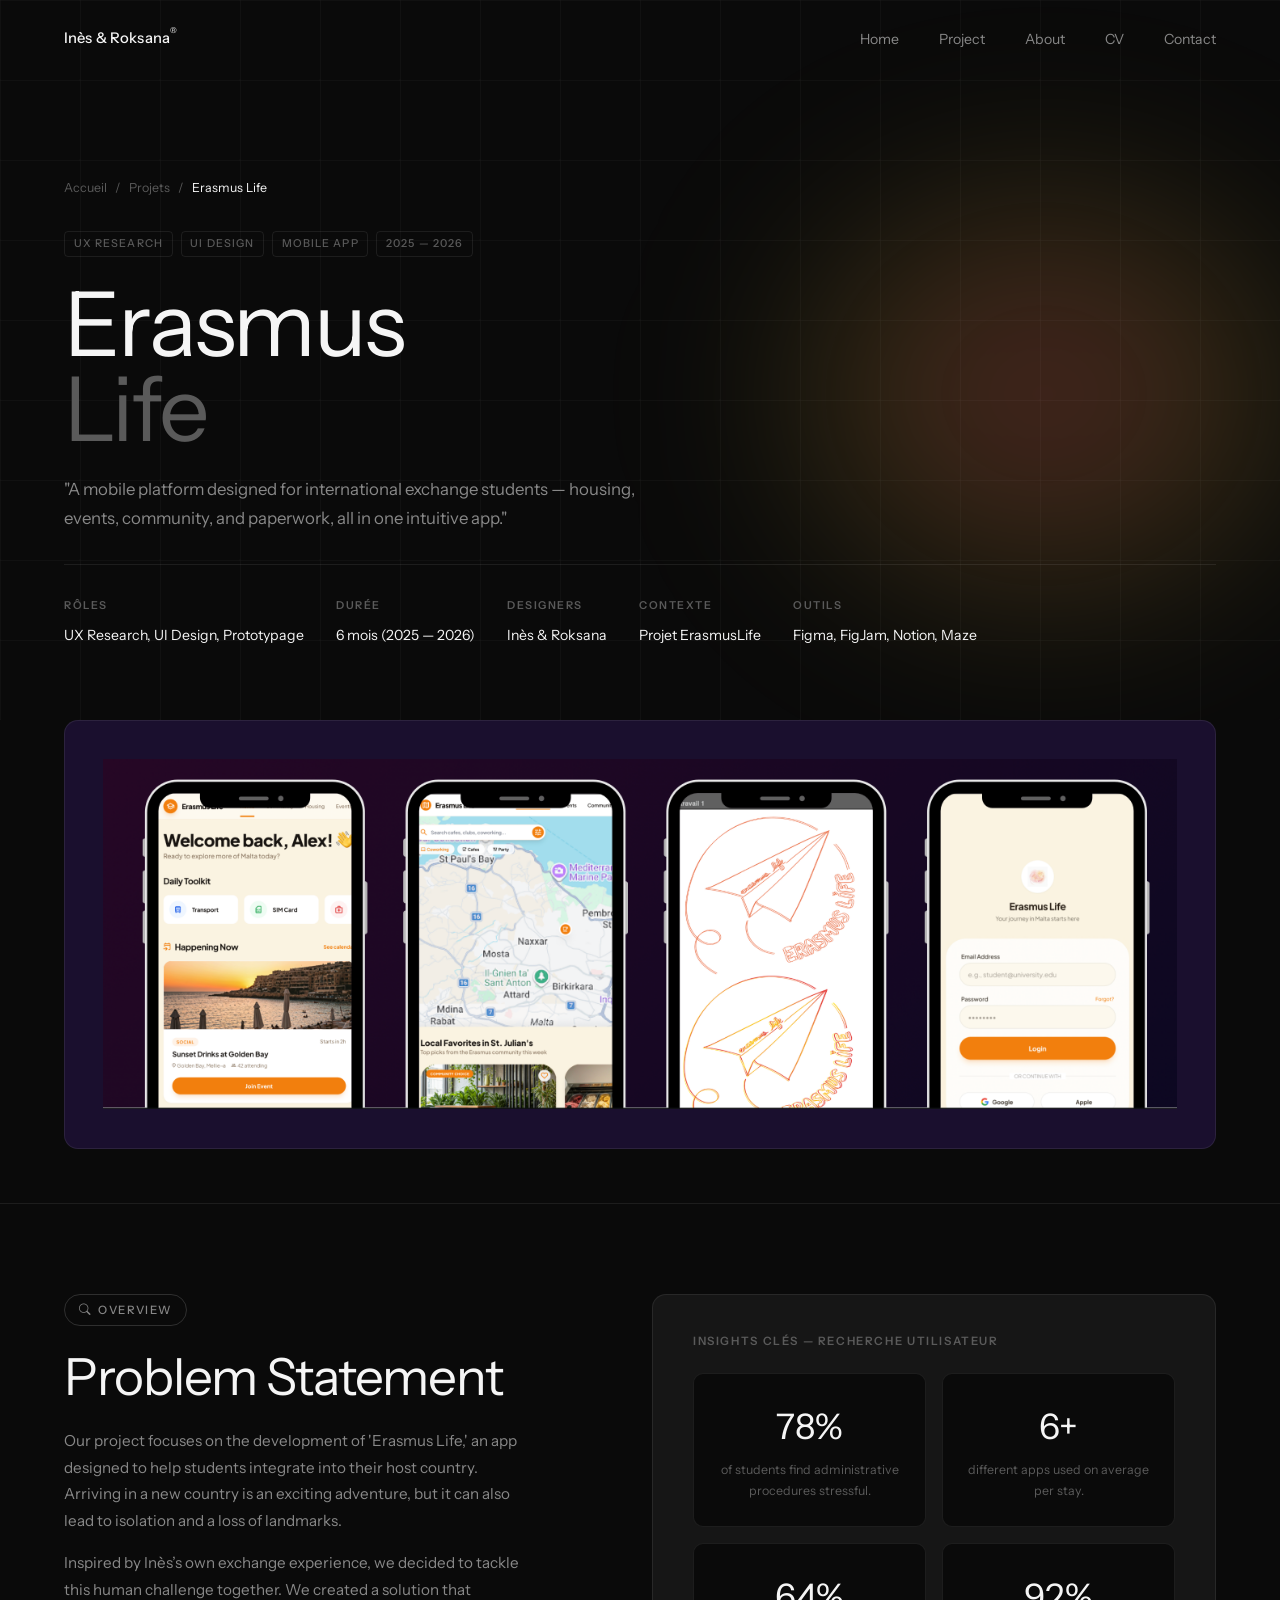
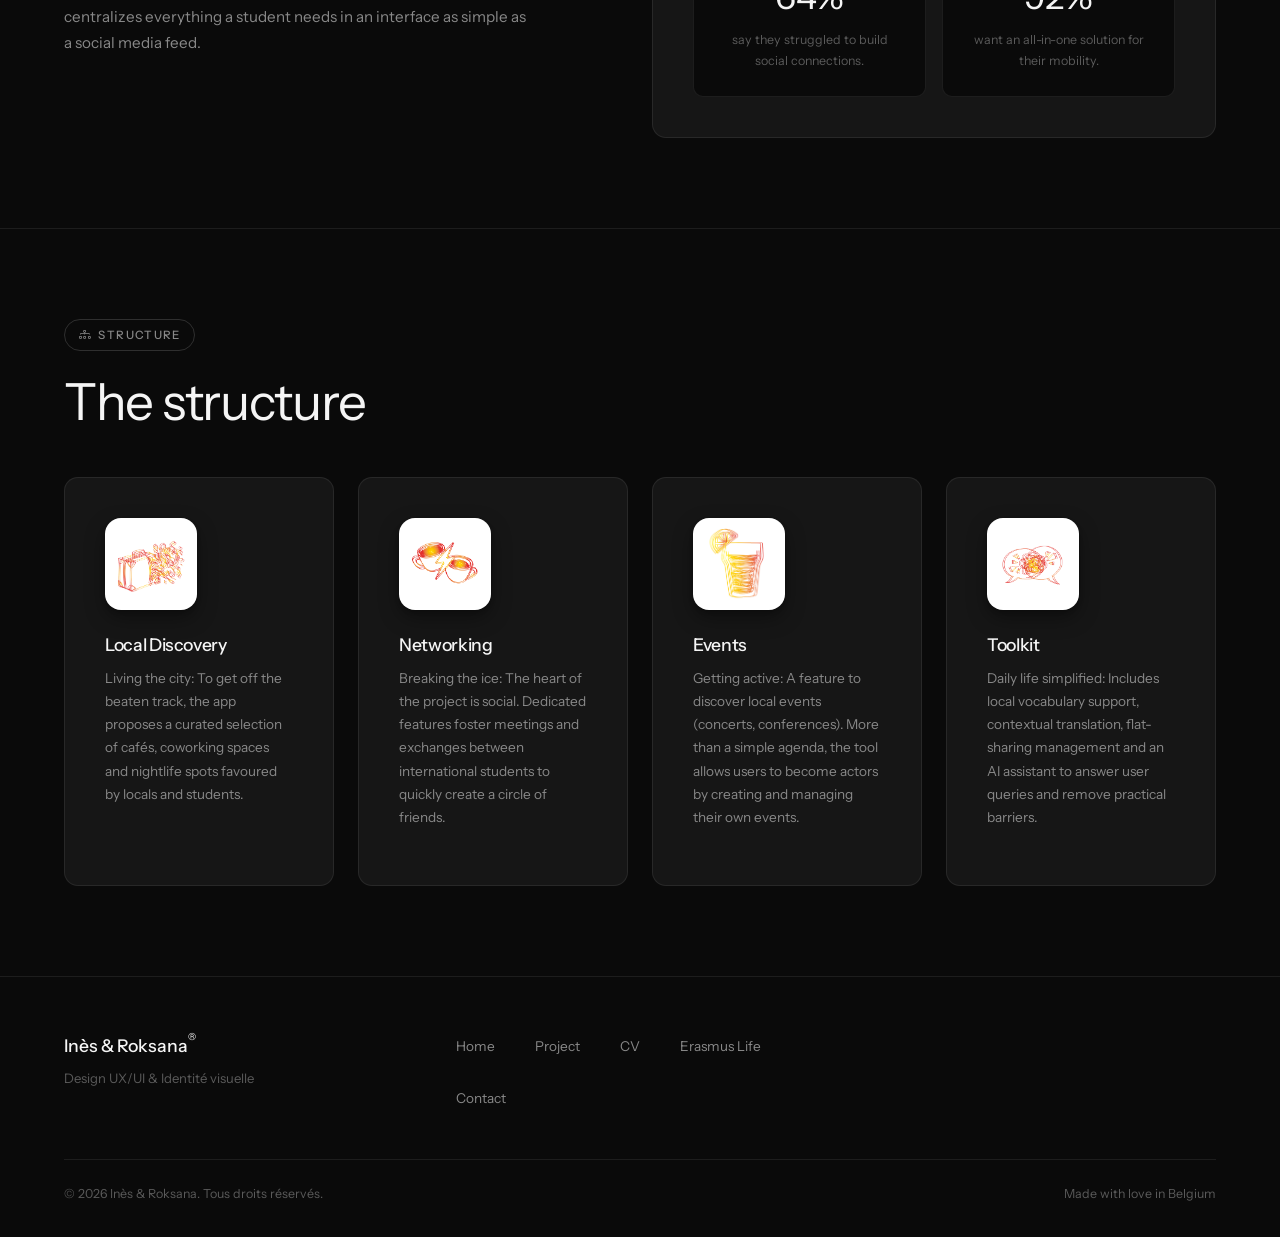
==== projet-erasmus.html @ 9bebca7e "Add files via upload" ====
<!DOCTYPE html>
<html lang="fr">
<head>
  <meta charset="UTF-8" />
  <meta name="viewport" content="width=device-width, initial-scale=1.0" />
  <meta name="description" content="Erasmus Life — Étude de cas UX/UI. Application mobile accompagnant les étudiants Erasmus dans leur séjour à l'étranger." />
  <title>Erasmus Life — Étude de cas — Inès & Roksana</title>

  <link rel="stylesheet" href="https://cdn.jsdelivr.net/npm/bootstrap@5.3.3/dist/css/bootstrap.min.css" />
  <link rel="stylesheet" href="https://cdn.jsdelivr.net/npm/bootstrap-icons@1.11.3/font/bootstrap-icons.min.css" />
  <link rel="stylesheet" href="assets/css/custom.css" />
</head>
<body>

  <!-- Navigation -->
  <nav class="navbar-custom scrolled" id="mainNav" role="navigation" aria-label="Navigation principale">
    <a href="index.html" class="nav-logo" aria-label="Retour à l'accueil">
      Inès &amp; Roksana<sup>®</sup>
    </a>
    <ul class="nav-links" id="navLinks" role="list">
      <li><a href="index.html">Home</a></li>
      <li><a href="index.html#projets">Project</a></li>
      <li><a href="index.html#apropos">About</a></li>
      <li><a href="cv.html">CV</a></li>
      <li><a href="mailto:hello@ines-roksana.design">Contact</a></li>
    </ul>
    <button class="nav-menu-toggle" id="menuToggle" aria-label="Ouvrir le menu" aria-expanded="false" aria-controls="navLinks">
      <span></span><span></span><span></span>
    </button>
  </nav>


  <!-- ================================================
       PROJECT HERO
       ================================================ -->
  <header class="project-hero container-fluid-padded" aria-labelledby="project-title">
    <div class="project-hero-blob" aria-hidden="true"></div>
    <div class="hero-grid" aria-hidden="true"></div>

    <div style="position:relative; z-index:10; width:100%;">
      <!-- Breadcrumb -->
      <nav aria-label="Fil d'Ariane" style="margin-bottom:2rem;">
        <ol class="d-flex align-items-center gap-2 list-unstyled mb-0" style="font-size:0.78rem; color:var(--text-ghost);">
          <li><a href="index.html" style="color:var(--text-ghost); text-decoration:none;">Accueil</a></li>
          <li aria-hidden="true">/</li>
          <li><a href="index.html#projets" style="color:var(--text-ghost); text-decoration:none;">Projets</a></li>
          <li aria-hidden="true">/</li>
          <li aria-current="page" style="color:var(--text-primary);">Erasmus Life</li>
        </ol>
      </nav>

      <!-- Tags -->
      <div class="d-flex flex-wrap gap-2 mb-4">
        <span class="project-tag">UX Research</span>
        <span class="project-tag">UI Design</span>
        <span class="project-tag">Mobile App</span>
        <span class="project-tag">2025 — 2026</span>
      </div>

      <!-- Title -->
      <h1 class="display-hero mb-4" id="project-title">
        Erasmus<br><span class="text-ghost">Life</span>
      </h1>

      <p style="font-size:1.05rem; color:var(--text-muted); max-width:580px; line-height:1.7;">
        "A mobile platform designed for international exchange students — housing, events, community, and paperwork, all in one intuitive app."</p>

      <!-- Meta row -->
      <div class="project-meta-row">
        <div class="project-meta-item">
          <label>Rôles</label>
          <span>UX Research, UI Design, Prototypage</span>
        </div>
        <div class="project-meta-item">
          <label>Durée</label>
          <span>6 mois (2025 — 2026)</span>
        </div>
        <div class="project-meta-item">
          <label>Designers</label>
          <span>Inès &amp; Roksana</span>
        </div>
        <div class="project-meta-item">
          <label>Contexte</label>
          <span>Projet ErasmusLife</span>
        </div>
        <div class="project-meta-item">
          <label>Outils</label>
          <span>Figma, FigJam, Notion, Maze</span>
        </div>
      </div>
    </div>
  </header>


  <!-- ================================================
       HERO VISUAL — Wireframe image
       ================================================ -->
  <section style="background:var(--bg-deep); padding: 0 clamp(1.5rem,5vw,5rem) clamp(3rem,6vh,5rem);" aria-label="Visuel principal du projet">
    <div class="wireframe-showcase">
      <img src="DOC/wireframe.png" alt="Aperçu de l'application Erasmus Life — quatre écrans mobiles (accueil, carte interactive, login, branding)" />
    </div>
  </section>


  <!-- ================================================
       CONTEXT & CHALLENGE
       ================================================ -->
  <section class="section-pad container-fluid-padded" style="border-top: 1px solid var(--border-subtle);" aria-labelledby="context-heading">
    <div class="row gy-5">
      <div class="col-lg-5">
        <span class="label-pill mb-4 d-inline-flex"><i class="bi bi-search"></i> Overview</span>
        <h2 class="display-section mb-4" id="context-heading">Problem Statement</h2>
        <p style="color:var(--text-muted); font-size:0.95rem; line-height:1.75;">
          Our project focuses on the development of 'Erasmus Life,' an app designed to help students integrate into their host country. Arriving in a new country is an exciting adventure, but it can also lead to isolation and a loss of landmarks.</p>
        <p style="color:var(--text-muted); font-size:0.95rem; line-height:1.75; margin-top:1rem;">
          Inspired by Inès’s own exchange experience, we decided to tackle this human challenge together. We created a solution that centralizes everything a student needs in an interface as simple as a social media feed. </p>
      </div>
      <div class="col-lg-6 offset-lg-1">
        <div style="background: var(--bg-card); border: 1px solid var(--border-subtle); border-radius: 14px; padding: 2.5rem;">
          <h3 style="font-size:0.72rem; font-weight:600; letter-spacing:0.14em; text-transform:uppercase; color:var(--text-ghost); margin-bottom:1.5rem;">Insights clés — Recherche utilisateur</h3>
          <div class="row g-3">
            <div class="col-6">
              <div style="background:var(--bg-deep); border-radius:10px; padding:1.5rem; text-align:center; border:1px solid var(--border-subtle);">
                <div style="font-size:2.2rem; font-weight:300; color:var(--text-primary);">78%</div>
                <div style="font-size:0.78rem; color:var(--text-ghost); margin-top:0.3rem;">of students find administrative procedures stressful.</div>
              </div>
            </div>
            <div class="col-6">
              <div style="background:var(--bg-deep); border-radius:10px; padding:1.5rem; text-align:center; border:1px solid var(--border-subtle);">
                <div style="font-size:2.2rem; font-weight:300; color:var(--text-primary);">6+</div>
                <div style="font-size:0.78rem; color:var(--text-ghost); margin-top:0.3rem;">different apps used on average per stay.</div>
              </div>
            </div>
            <div class="col-6">
              <div style="background:var(--bg-deep); border-radius:10px; padding:1.5rem; text-align:center; border:1px solid var(--border-subtle);">
                <div style="font-size:2.2rem; font-weight:300; color:var(--text-primary);">64%</div>
                <div style="font-size:0.78rem; color:var(--text-ghost); margin-top:0.3rem;">say they struggled to build social connections.</div>
              </div>
            </div>
            <div class="col-6">
              <div style="background:var(--bg-deep); border-radius:10px; padding:1.5rem; text-align:center; border:1px solid var(--border-subtle);">
                <div style="font-size:2.2rem; font-weight:300; color:var(--text-primary);">92%</div>
                <div style="font-size:0.78rem; color:var(--text-ghost); margin-top:0.3rem;">want an all-in-one solution for their mobility.</div>
              </div>
            </div>
          </div>
        </div>
      </div>
    </div>
  </section>


  <!-- ================================================
       STRUCTURE — Features with custom icons
       ================================================ -->
  <section class="section-pad container-fluid-padded" style="border-top: 1px solid var(--border-subtle);" aria-labelledby="process-heading">
    <span class="label-pill mb-4 d-inline-flex"><i class="bi bi-diagram-3"></i> Structure</span>
    <h2 class="display-section mb-5" id="process-heading">The structure</h2>

    <div class="row g-4">
      <div class="col-md-6 col-lg-3 reveal-on-scroll">
        <div class="process-step">
          <div class="process-step-icon-wrap" aria-hidden="true">
            <img src="DOC/local.png" alt="" class="process-step-icon-img" />
          </div>
          <h3 class="process-step-title">Local Discovery</h3>
          <p class="process-step-desc">
            Living the city: To get off the beaten track, the app proposes a curated selection of cafés, coworking spaces and nightlife spots favoured by locals and students.
          </p>
        </div>
      </div>

      <div class="col-md-6 col-lg-3 reveal-on-scroll">
        <div class="process-step">
          <div class="process-step-icon-wrap" aria-hidden="true">
            <img src="DOC/meet.png" alt="" class="process-step-icon-img" />
          </div>
          <h3 class="process-step-title">Networking</h3>
          <p class="process-step-desc">
            Breaking the ice: The heart of the project is social. Dedicated features foster meetings and exchanges between international students to quickly create a circle of friends.
          </p>
        </div>
      </div>

      <div class="col-md-6 col-lg-3 reveal-on-scroll">
        <div class="process-step">
          <div class="process-step-icon-wrap" aria-hidden="true">
            <img src="DOC/events.png" alt="" class="process-step-icon-img" />
          </div>
          <h3 class="process-step-title">Events</h3>
          <p class="process-step-desc">
            Getting active: A feature to discover local events (concerts, conferences). More than a simple agenda, the tool allows users to become actors by creating and managing their own events.
          </p>
        </div>
      </div>

      <div class="col-md-6 col-lg-3 reveal-on-scroll">
        <div class="process-step">
          <div class="process-step-icon-wrap" aria-hidden="true">
            <img src="DOC/tool.png" alt="" class="process-step-icon-img" />
          </div>
          <h3 class="process-step-title">Toolkit</h3>
          <p class="process-step-desc">
            Daily life simplified: Includes local vocabulary support, contextual translation, flat-sharing management and an AI assistant to answer user queries and remove practical barriers.
          </p>
        </div>
      </div>
    </div>
  </section>



  <!-- Footer -->
  <footer class="footer" role="contentinfo">
    <div class="row gy-4 align-items-start">
      <div class="col-md-4">
        <div class="footer-logo">Inès &amp; Roksana<sup style="font-size:0.55em; vertical-align:super">®</sup></div>
        <div class="footer-tagline">Design UX/UI &amp; Identité visuelle</div>
      </div>
      <div class="col-md-4">
        <nav aria-label="Liens du pied de page">
          <ul class="footer-nav">
            <li><a href="index.html">Home</a></li>
            <li><a href="index.html#projets">Project</a></li>
            <li><a href="cv.html">CV</a></li>
            <li><a href="projet-erasmus.html">Erasmus Life</a></li>
            <li><a href="mailto:hello@ines-roksana.design">Contact</a></li>
          </ul>
        </nav>
      </div>

    </div>
    <div class="footer-bottom">
      <span>© 2026 Inès &amp; Roksana. Tous droits réservés.</span>
      <span>Made with love in Belgium</span>
    </div>
  </footer>


  <script src="https://cdn.jsdelivr.net/npm/bootstrap@5.3.3/dist/js/bootstrap.bundle.min.js"></script>
  <script>
    const nav = document.getElementById('mainNav');
    window.addEventListener('scroll', () => {
      nav.classList.toggle('scrolled', window.scrollY > 60);
    }, { passive: true });

    const toggle = document.getElementById('menuToggle');
    const navLinks = document.getElementById('navLinks');
    toggle.addEventListener('click', () => {
      const open = navLinks.classList.toggle('open');
      toggle.setAttribute('aria-expanded', open);
      toggle.setAttribute('aria-label', open ? 'Fermer le menu' : 'Ouvrir le menu');
      document.body.style.overflow = open ? 'hidden' : '';
    });
    navLinks.querySelectorAll('a').forEach(a => {
      a.addEventListener('click', () => {
        navLinks.classList.remove('open');
        toggle.setAttribute('aria-expanded', 'false');
        document.body.style.overflow = '';
      });
    });

    /* Scroll reveal fallback */
    if (!CSS.supports('animation-timeline', 'view()')) {
      const observer = new IntersectionObserver(entries => {
        entries.forEach(e => {
          if (e.isIntersecting) {
            e.target.style.opacity = '1';
            e.target.style.transform = 'translateY(0)';
          }
        });
      }, { threshold: 0.15 });

      document.querySelectorAll('.reveal-on-scroll').forEach(el => {
        el.style.opacity = '0';
        el.style.transform = 'translateY(30px)';
        el.style.transition = 'opacity 0.7s ease, transform 0.7s ease';
        observer.observe(el);
      });
    }
  </script>
</body>
</html>
---- assets/css/custom.css ----
/* ===================================================
   PORTFOLIO INÈS & ROKSANA — Custom CSS
   Stack: Bootstrap 5.3 + CSS3 Pure Animations
   =================================================== */

/* ---- Google Fonts ---- */
@import url('https://fonts.googleapis.com/css2?family=Instrument+Sans:ital,wght@0,300;0,400;0,500;0,600;0,700;1,300;1,400&family=Inter:wght@300;400;500;600&display=swap');

/* ---- CSS Custom Properties ---- */
:root {
  --bg-deep:        #0a0a0a;
  --bg-dark:        #111111;
  --bg-card:        #161616;
  --text-primary:   #f5f5f5;
  --text-ghost:     #5a5a5a;
  --text-muted:     #888888;
  --accent-red:     #c2185b;
  --accent-pink:    #e91e8c;
  --accent-yellow:  #f4d03f;
  --accent-green:   #1a3d2e;
  --border-subtle:  rgba(255,255,255,0.08);
  --border-medium:  rgba(255,255,255,0.15);
  --font-main:      'Instrument Sans', 'Inter', sans-serif;
  --transition-base: 0.3s cubic-bezier(0.4, 0, 0.2, 1);
}

/* ---- Base Reset ---- */
*, *::before, *::after { box-sizing: border-box; }

html { scroll-behavior: smooth; }

body {
  font-family: var(--font-main);
  background-color: var(--bg-deep);
  color: var(--text-primary);
  line-height: 1.65;
  font-size: 17px;
  overflow-x: hidden;
  -webkit-font-smoothing: antialiased;
}

/* ---- Reduced Motion ---- */
@media (prefers-reduced-motion: reduce) {
  *, *::before, *::after {
    animation-duration: 0.01ms !important;
    animation-iteration-count: 1 !important;
    transition-duration: 0.01ms !important;
  }
}

/* ===================================================
   TYPOGRAPHY
   =================================================== */

h1, h2, h3, h4, h5, h6 {
  font-family: var(--font-main);
  font-weight: 300;
  color: var(--text-primary);
  letter-spacing: -0.02em;
}

.text-ghost   { color: var(--text-ghost); }
.text-muted-custom { color: var(--text-muted); }

.display-mega {
  font-size: clamp(3.5rem, 10vw, 11rem);
  font-weight: 300;
  line-height: 0.92;
  letter-spacing: -0.04em;
}

.display-hero {
  font-size: clamp(2.8rem, 7vw, 8rem);
  font-weight: 300;
  line-height: 0.95;
  letter-spacing: -0.03em;
}

.display-section {
  font-size: clamp(2rem, 4vw, 4.5rem);
  font-weight: 300;
  line-height: 1.05;
  letter-spacing: -0.025em;
}

.label-pill {
  display: inline-flex;
  align-items: center;
  gap: 0.4rem;
  font-size: 0.72rem;
  font-weight: 500;
  letter-spacing: 0.12em;
  text-transform: uppercase;
  padding: 0.35rem 0.85rem;
  border: 1px solid var(--border-medium);
  border-radius: 100px;
  color: var(--text-muted);
}

/* ===================================================
   LAYOUT UTILITIES
   =================================================== */

section { position: relative; overflow: hidden; }

.section-pad {
  padding-top: clamp(5rem, 10vh, 9rem);
  padding-bottom: clamp(5rem, 10vh, 9rem);
}

.container-fluid-padded {
  padding-left: clamp(1.5rem, 5vw, 5rem);
  padding-right: clamp(1.5rem, 5vw, 5rem);
}

/* ===================================================
   NAVIGATION
   =================================================== */

.navbar-custom {
  position: fixed;
  top: 0; left: 0; right: 0;
  z-index: 1000;
  padding: 1.5rem clamp(1.5rem, 5vw, 5rem);
  display: flex;
  align-items: center;
  justify-content: space-between;
  mix-blend-mode: normal;
  transition: background var(--transition-base), backdrop-filter var(--transition-base);
}

.navbar-custom.scrolled {
  background: rgba(10, 10, 10, 0.85);
  backdrop-filter: blur(16px);
  -webkit-backdrop-filter: blur(16px);
  border-bottom: 1px solid var(--border-subtle);
}

.nav-logo {
  font-size: 0.92rem;
  font-weight: 500;
  letter-spacing: 0.01em;
  color: var(--text-primary);
  text-decoration: none;
  transition: opacity var(--transition-base);
}
.nav-logo:hover { opacity: 0.7; color: var(--text-primary); }
.nav-logo sup { font-size: 0.55em; vertical-align: super; }

.nav-links {
  display: flex;
  align-items: center;
  gap: 2.5rem;
  list-style: none;
  margin: 0; padding: 0;
}

.nav-links a {
  font-size: 0.88rem;
  font-weight: 400;
  color: var(--text-muted);
  text-decoration: none;
  position: relative;
  transition: color var(--transition-base);
}

.nav-links a::after {
  content: '';
  position: absolute;
  bottom: -3px; left: 0;
  width: 0; height: 1px;
  background: var(--text-primary);
  transition: width 0.25s ease;
}

.nav-links a:hover { color: var(--text-primary); }
.nav-links a:hover::after { width: 100%; }
.nav-links a.active { color: var(--text-primary); }
.nav-links a.active::after { width: 100%; }

.nav-menu-toggle {
  display: none;
  flex-direction: column;
  gap: 5px;
  cursor: pointer;
  background: none;
  border: none;
  padding: 0.5rem;
}
.nav-menu-toggle span {
  display: block; width: 24px; height: 1px;
  background: var(--text-primary);
  transition: transform 0.3s ease, opacity 0.3s ease;
}

/* ===================================================
   HERO SECTION
   =================================================== */

.hero {
  min-height: 100svh;
  display: flex;
  flex-direction: column;
  justify-content: flex-end;
  padding-bottom: clamp(2.5rem, 6vh, 5rem);
  padding-top: 7rem;
  position: relative;
  background: var(--bg-deep);
}

/* Gradient Blob */
.hero-blob {
  position: absolute;
  top: 50%;
  left: 50%;
  transform: translate(-50%, -55%) rotate(0deg);
  width: clamp(480px, 70vw, 900px);
  height: clamp(360px, 55vw, 700px);
  border-radius: 60% 40% 55% 45% / 45% 55% 45% 55%;
  background: radial-gradient(
    ellipse at 30% 40%,
    rgba(194, 24, 91, 0.55) 0%,
    rgba(233, 30, 140, 0.35) 22%,
    rgba(244, 208, 63, 0.25) 45%,
    rgba(26, 61, 46, 0.3) 70%,
    transparent 100%
  );
  filter: blur(80px);
  animation: blobFloat 22s ease-in-out infinite;
  pointer-events: none;
}

@keyframes blobFloat {
  0%   { transform: translate(-50%, -55%) rotate(0deg) scale(1); }
  25%  { transform: translate(-48%, -57%) rotate(45deg) scale(1.05); }
  50%  { transform: translate(-52%, -53%) rotate(90deg) scale(0.95); }
  75%  { transform: translate(-50%, -56%) rotate(135deg) scale(1.08); }
  100% { transform: translate(-50%, -55%) rotate(180deg) scale(1); }
}

/* Grid Overlay */
.hero-grid {
  position: absolute;
  inset: 0;
  pointer-events: none;
  opacity: 0.06;
  background-image:
    linear-gradient(rgba(255,255,255,0.5) 1px, transparent 1px),
    linear-gradient(90deg, rgba(255,255,255,0.5) 1px, transparent 1px);
  background-size: 80px 80px;
}

.hero-grid::after {
  content: '';
  position: absolute;
  inset: 0;
  background-image: radial-gradient(circle, rgba(255,255,255,0.4) 1px, transparent 1px);
  background-size: 80px 80px;
  background-position: 40px 40px;
  opacity: 0.5;
}

.hero-content {
  position: relative;
  z-index: 10;
  padding-left: clamp(1.5rem, 5vw, 5rem);
  padding-right: clamp(1.5rem, 5vw, 5rem);
}

.hero-tag {
  font-size: 0.78rem;
  font-weight: 500;
  letter-spacing: 0.14em;
  text-transform: uppercase;
  color: var(--text-ghost);
  margin-bottom: 2rem;
  opacity: 0;
  animation: fadeUp 0.8s ease forwards 0.2s;
}

.hero-title .word {
  display: inline-block;
  opacity: 0;
  transform: translateY(40px);
}
.hero-title .word:nth-child(1) { animation: fadeUp 0.9s ease forwards 0.4s; }
.hero-title .word:nth-child(2) { animation: fadeUp 0.9s ease forwards 0.6s; }
.hero-title .word:nth-child(3) { animation: fadeUp 0.9s ease forwards 0.8s; }
.hero-title .word:nth-child(4) { animation: fadeUp 0.9s ease forwards 1.0s; }
.hero-title .word:nth-child(5) { animation: fadeUp 0.9s ease forwards 1.2s; }

.hero-subtitle {
  margin-top: 2rem;
  max-width: 380px;
  font-size: 0.95rem;
  color: var(--text-muted);
  opacity: 0;
  animation: fadeUp 0.9s ease forwards 1.4s;
  margin-left: auto;
}

.hero-scroll-hint {
  position: absolute;
  right: clamp(1.5rem, 5vw, 5rem);
  bottom: clamp(2.5rem, 6vh, 5rem);
  display: flex;
  align-items: center;
  gap: 0.6rem;
  font-size: 0.72rem;
  font-weight: 500;
  letter-spacing: 0.1em;
  text-transform: uppercase;
  color: var(--text-ghost);
  writing-mode: vertical-rl;
  z-index: 10;
  opacity: 0;
  animation: fadeUp 0.9s ease forwards 1.6s;
}

.hero-scroll-hint::after {
  content: '';
  display: block;
  width: 1px;
  height: 50px;
  background: var(--border-medium);
  animation: scrollLine 2s ease-in-out infinite;
}

@keyframes scrollLine {
  0%, 100% { transform: scaleY(1); opacity: 1; }
  50%       { transform: scaleY(0.4); opacity: 0.4; }
}

@keyframes fadeUp {
  to { opacity: 1; transform: translateY(0); }
}

/* ===================================================
   ABOUT SECTION
   =================================================== */

.about-section {
  background: var(--bg-deep);
  padding-top: clamp(5rem, 12vh, 10rem);
  padding-bottom: clamp(5rem, 12vh, 10rem);
}

.about-quote {
  font-size: clamp(1.4rem, 3vw, 2.8rem);
  font-weight: 300;
  line-height: 1.3;
  letter-spacing: -0.02em;
  max-width: 820px;
}

.about-quote em {
  font-style: italic;
  color: var(--text-ghost);
}

.about-images-cluster {
  position: relative;
  height: 460px;
}

.about-img {
  position: absolute;
  width: 200px;
  aspect-ratio: 1/1;
  border-radius: 10px;
  overflow: hidden;
  background: var(--bg-card);
  border: 1px solid var(--border-subtle);
  box-shadow: 0 12px 30px rgba(0,0,0,0.45);
}

/* L'image remplit son cadre carré */
.about-img img {
  width: 100%;
  height: 100%;
  object-fit: cover;
  display: block;
}

/* Traitement spécial pour le logo (fond clair watercolor) */
.about-img-logo {
  background: #fdf6f0;
}
.about-img-logo img {
  object-fit: contain;
  padding: 14px;
}

.about-img-1 {
  top: 5%;  left: 8%;
  transform: rotate(-8deg);
  animation: floatImg1 7s ease-in-out infinite alternate;
  z-index: 3;
}
.about-img-2 {
  top: 18%; left: 50%;
  transform: rotate(5deg);
  animation: floatImg2 8s ease-in-out infinite alternate;
  z-index: 2;
}
.about-img-3 {
  top: 50%; left: 18%;
  transform: rotate(-3deg);
  animation: floatImg3 6s ease-in-out infinite alternate;
  z-index: 4;
}
.about-img-4 {
  top: 56%; left: 56%;
  transform: rotate(7deg);
  animation: floatImg1 9s ease-in-out infinite alternate;
  z-index: 1;
}

@keyframes floatImg1 {
  from { transform: rotate(-8deg) translateY(0px); }
  to   { transform: rotate(-8deg) translateY(-14px); }
}
@keyframes floatImg2 {
  from { transform: rotate(5deg) translateY(0px); }
  to   { transform: rotate(5deg) translateY(-10px); }
}
@keyframes floatImg3 {
  from { transform: rotate(-3deg) translateY(0px); }
  to   { transform: rotate(-3deg) translateY(-18px); }
}

.btn-contact {
  display: inline-flex;
  align-items: center;
  gap: 0.5rem;
  font-size: 0.9rem;
  font-weight: 500;
  color: var(--text-primary);
  text-decoration: none;
  position: relative;
  padding-bottom: 4px;
  transition: gap var(--transition-base);
}
.btn-contact::after {
  content: '';
  position: absolute;
  bottom: 0; left: 0;
  height: 1px;
  width: 0;
  background: var(--text-primary);
  transition: width 0.3s ease;
}
.btn-contact:hover { color: var(--text-primary); gap: 0.9rem; }
.btn-contact:hover::after { width: 100%; }
.btn-contact .arrow { transition: transform var(--transition-base); }
.btn-contact:hover .arrow { transform: translate(4px, -4px); }

.about-stat {
  border-top: 1px solid var(--border-subtle);
  padding-top: 1.25rem;
}
.about-stat-number {
  font-size: 2.2rem;
  font-weight: 300;
  color: var(--text-primary);
  line-height: 1;
}
.about-stat-label {
  font-size: 0.78rem;
  text-transform: uppercase;
  letter-spacing: 0.1em;
  color: var(--text-ghost);
  margin-top: 0.3rem;
}

/* ===================================================
   PROJECTS SECTION
   =================================================== */

.projects-section {
  background: var(--bg-deep);
  border-top: 1px solid var(--border-subtle);
}

.projects-header {
  display: flex;
  align-items: center;
  justify-content: space-between;
  margin-bottom: 3.5rem;
  flex-wrap: wrap;
  gap: 1rem;
}

.see-all-link {
  font-size: 0.85rem;
  font-weight: 500;
  color: var(--text-muted);
  text-decoration: none;
  display: inline-flex;
  align-items: center;
  gap: 0.4rem;
  transition: color var(--transition-base), gap var(--transition-base);
}
.see-all-link:hover { color: var(--text-primary); gap: 0.7rem; }

/* Project Cards */
.project-card {
  position: relative;
  border-radius: 12px;
  overflow: hidden;
  background: var(--bg-card);
  border: 1px solid var(--border-subtle);
  cursor: pointer;
  transition: transform var(--transition-base), border-color var(--transition-base);
  text-decoration: none;
  display: block;
}
.project-card:hover {
  transform: scale(1.02);
  border-color: var(--border-medium);
}

.project-card-img {
  width: 100%;
  aspect-ratio: 16/10;
  overflow: hidden;
  position: relative;
  background: var(--bg-card);
}

/* Card en pleine largeur (Erasmus) — visuel plus ample */
.project-card-featured .project-card-img {
  aspect-ratio: 21/9;
}

.project-card-img-inner {
  width: 100%;
  height: 100%;
  transition: transform 0.6s ease;
}
.project-card:hover .project-card-img-inner { transform: scale(1.05); }

.project-card-overlay {
  position: absolute;
  inset: 0;
  background: linear-gradient(to top, rgba(10,10,10,0.9) 0%, transparent 60%);
  opacity: 0;
  transition: opacity var(--transition-base);
  display: flex;
  align-items: flex-end;
  padding: 1.5rem;
}
.project-card:hover .project-card-overlay { opacity: 1; }

.project-bg-text {
  position: absolute;
  bottom: -0.2em;
  right: -0.05em;
  font-size: clamp(4rem, 9vw, 9rem);
  font-weight: 700;
  color: rgba(255,255,255,0.04);
  line-height: 1;
  pointer-events: none;
  transition: transform 0.4s ease, color 0.4s ease;
  white-space: nowrap;
  letter-spacing: -0.04em;
  user-select: none;
}
.project-card:hover .project-bg-text {
  transform: translateX(-10px);
  color: rgba(255,255,255,0.07);
}

.project-card-body {
  padding: 1.5rem;
  position: relative;
}

/* Padding plus généreux pour la card vedette */
.project-card-featured .project-card-body {
  padding: 2rem clamp(1.5rem, 3vw, 2.5rem);
}

.project-card-featured .project-title {
  font-size: clamp(1.5rem, 2.5vw, 2.25rem);
}

.project-card-featured .project-desc {
  font-size: 0.95rem;
  max-width: 720px;
}

.project-tags {
  display: flex;
  flex-wrap: wrap;
  gap: 0.4rem;
  margin-bottom: 0.75rem;
}
.project-tag {
  font-size: 0.68rem;
  font-weight: 500;
  letter-spacing: 0.1em;
  text-transform: uppercase;
  color: var(--text-ghost);
  border: 1px solid var(--border-subtle);
  padding: 0.2rem 0.55rem;
  border-radius: 4px;
}

.project-title {
  font-size: 1.25rem;
  font-weight: 500;
  color: var(--text-primary);
  margin-bottom: 0.5rem;
  letter-spacing: -0.01em;
}

.project-desc {
  font-size: 0.85rem;
  color: var(--text-muted);
  line-height: 1.6;
}

.project-arrow {
  position: absolute;
  top: 1.5rem;
  right: 1.5rem;
  font-size: 1.1rem;
  color: var(--text-ghost);
  transform: rotate(0deg);
  transition: transform var(--transition-base), color var(--transition-base);
}
.project-card:hover .project-arrow {
  transform: rotate(-45deg) translate(3px, -3px);
  color: var(--text-primary);
}

.project-placeholder {
  width: 100%;
  height: 100%;
  display: flex;
  align-items: center;
  justify-content: center;
}

/* ===================================================
   TESTIMONIALS SECTION
   =================================================== */

.testimonials-section {
  background: var(--bg-deep);
  border-top: 1px solid var(--border-subtle);
  overflow: hidden;
}

.testimonials-bg-word {
  position: absolute;
  top: 50%;
  left: 50%;
  transform: translate(-50%, -50%);
  font-size: clamp(8rem, 20vw, 22rem);
  font-weight: 700;
  color: rgba(255,255,255,0.025);
  white-space: nowrap;
  pointer-events: none;
  user-select: none;
  letter-spacing: -0.04em;
}

.testimonials-stack {
  position: relative;
  display: flex;
  flex-direction: column;
  gap: 1.25rem;
}

.testimonial-card {
  background: #ffffff;
  color: #0a0a0a;
  border-radius: 14px;
  padding: 2rem 2.2rem;
  position: relative;
  transition: transform var(--transition-base);
  /* Toutes les cards strictement identiques */
  transform: none;
  margin-left: 0;
}

.testimonial-card:hover {
  transform: translateY(-4px);
}

.testimonial-date {
  position: absolute;
  top: 1.4rem;
  right: 1.75rem;
  font-size: 0.72rem;
  font-weight: 500;
  color: #888;
  letter-spacing: 0.05em;
}

.testimonial-quote {
  font-size: 1.05rem;
  font-weight: 400;
  line-height: 1.65;
  color: #1a1a1a;
  margin-bottom: 1.5rem;
}

.testimonial-author {
  display: flex;
  align-items: center;
  gap: 0.85rem;
}

.testimonial-avatar {
  width: 38px;
  height: 38px;
  border-radius: 50%;
  background: linear-gradient(135deg, #c2185b, #f4d03f);
  display: flex;
  align-items: center;
  justify-content: center;
  font-size: 0.75rem;
  font-weight: 700;
  color: white;
  flex-shrink: 0;
}

.testimonial-name {
  font-size: 0.88rem;
  font-weight: 600;
  color: #111;
}
.testimonial-role {
  font-size: 0.75rem;
  color: #777;
}

/* ===================================================
   FOOTER
   =================================================== */

.footer {
  background: var(--bg-deep);
  border-top: 1px solid var(--border-subtle);
  padding: clamp(3rem, 6vh, 5rem) clamp(1.5rem, 5vw, 5rem) 2rem;
}

.footer-logo {
  font-size: 1.1rem;
  font-weight: 500;
  color: var(--text-primary);
  margin-bottom: 0.5rem;
}

.footer-tagline {
  font-size: 0.82rem;
  color: var(--text-ghost);
}

.footer-nav {
  list-style: none;
  padding: 0;
  margin: 0;
  display: flex;
  flex-wrap: wrap;
  gap: 1.5rem 2.5rem;
}

.footer-nav a {
  font-size: 0.85rem;
  color: var(--text-muted);
  text-decoration: none;
  transition: color var(--transition-base);
}
.footer-nav a:hover { color: var(--text-primary); }

.footer-socials {
  display: flex;
  gap: 1.2rem;
}
.footer-socials a {
  font-size: 1.1rem;
  color: var(--text-ghost);
  transition: color var(--transition-base), transform var(--transition-base);
  text-decoration: none;
}
.footer-socials a:hover { color: var(--text-primary); transform: translateY(-3px); }

.footer-bottom {
  margin-top: 3rem;
  padding-top: 1.5rem;
  border-top: 1px solid var(--border-subtle);
  display: flex;
  align-items: center;
  justify-content: space-between;
  flex-wrap: wrap;
  gap: 0.75rem;
  font-size: 0.78rem;
  color: var(--text-ghost);
}

/* ===================================================
   CV PAGE
   =================================================== */

.cv-hero {
  min-height: 50vh;
  display: flex;
  align-items: flex-end;
  padding-bottom: clamp(2.5rem, 6vh, 5rem);
  background: var(--bg-deep);
  position: relative;
  overflow: hidden;
}

.cv-blob {
  position: absolute;
  top: 0; right: -10%;
  width: 500px; height: 400px;
  border-radius: 50%;
  background: radial-gradient(ellipse, rgba(194,24,91,0.3) 0%, transparent 70%);
  filter: blur(80px);
  pointer-events: none;
}

.cv-tabs .nav-link {
  color: var(--text-muted);
  border: 1px solid var(--border-subtle);
  border-radius: 8px;
  padding: 0.6rem 1.4rem;
  font-size: 0.88rem;
  font-weight: 500;
  transition: all var(--transition-base);
  background: transparent;
  margin-right: 0.5rem;
}
.cv-tabs .nav-link:hover { color: var(--text-primary); border-color: var(--border-medium); }
.cv-tabs .nav-link.active {
  color: var(--bg-deep);
  background: var(--text-primary);
  border-color: var(--text-primary);
}

.cv-section-title {
  font-size: 0.72rem;
  font-weight: 600;
  letter-spacing: 0.14em;
  text-transform: uppercase;
  color: var(--text-ghost);
  margin-bottom: 1.25rem;
  padding-bottom: 0.75rem;
  border-bottom: 1px solid var(--border-subtle);
}

.cv-entry {
  padding: 1.25rem 0;
  border-bottom: 1px solid var(--border-subtle);
}
.cv-entry:last-child { border-bottom: none; }

.cv-entry-year {
  font-size: 0.78rem;
  color: var(--text-ghost);
  font-weight: 400;
  letter-spacing: 0.04em;
}

.cv-entry-title {
  font-size: 1rem;
  font-weight: 500;
  color: var(--text-primary);
  margin: 0.2rem 0;
}

.cv-entry-company {
  font-size: 0.85rem;
  color: var(--text-muted);
}

.cv-entry-desc {
  font-size: 0.82rem;
  color: var(--text-ghost);
  margin-top: 0.35rem;
  line-height: 1.6;
}

.skill-bar {
  margin-bottom: 1rem;
}
.skill-bar-label {
  display: flex;
  justify-content: space-between;
  font-size: 0.82rem;
  color: var(--text-muted);
  margin-bottom: 0.4rem;
}
.skill-bar-track {
  height: 2px;
  background: var(--border-subtle);
  border-radius: 2px;
  overflow: hidden;
}
.skill-bar-fill {
  height: 100%;
  background: linear-gradient(90deg, var(--accent-red), var(--accent-yellow));
  border-radius: 2px;
  transform-origin: left;
  animation: barGrow 1.2s ease forwards;
  animation-play-state: paused;
}
.skill-bar-fill.animated { animation-play-state: running; }

@keyframes barGrow {
  from { transform: scaleX(0); }
  to   { transform: scaleX(1); }
}

.cv-profile-img {
  width: 120px;
  height: 120px;
  border-radius: 50%;
  object-fit: cover;
  border: 2px solid var(--border-medium);
  overflow: hidden;
  background: var(--bg-card);
  display: flex;
  align-items: center;
  justify-content: center;
  font-size: 2.5rem;
  color: var(--text-ghost);
  flex-shrink: 0;
}

/* L'image remplit le cadre circulaire de la photo de profil */
.cv-profile-img img {
  width: 100%;
  height: 100%;
  object-fit: cover;
  display: block;
}

.btn-download {
  display: inline-flex;
  align-items: center;
  gap: 0.5rem;
  padding: 0.75rem 1.75rem;
  font-size: 0.88rem;
  font-weight: 500;
  color: var(--bg-deep);
  background: var(--text-primary);
  border: none;
  border-radius: 8px;
  text-decoration: none;
  transition: background var(--transition-base), gap var(--transition-base);
}
.btn-download:hover { background: #e0e0e0; color: var(--bg-deep); gap: 0.8rem; }

.lang-badge {
  display: inline-flex;
  align-items: center;
  justify-content: space-between;
  padding: 0.6rem 1rem;
  border: 1px solid var(--border-subtle);
  border-radius: 8px;
  font-size: 0.82rem;
  margin-bottom: 0.5rem;
  width: 100%;
}
.lang-level {
  font-size: 0.72rem;
  color: var(--text-ghost);
  text-transform: uppercase;
  letter-spacing: 0.08em;
}

/* ===================================================
   PROJECT DETAIL PAGE (ERASMUS)
   =================================================== */

.project-hero {
  min-height: 80vh;
  display: flex;
  flex-direction: column;
  justify-content: flex-end;
  padding-bottom: clamp(3rem, 8vh, 6rem);
  position: relative;
  overflow: hidden;
  background: var(--bg-deep);
}

.project-hero-blob {
  position: absolute;
  top: 20%; right: -5%;
  width: 600px; height: 500px;
  border-radius: 60% 40% 50% 50%;
  background: radial-gradient(
    ellipse,
    rgba(194, 24, 91, 0.35) 0%,
    rgba(244, 208, 63, 0.2) 40%,
    transparent 70%
  );
  filter: blur(90px);
  animation: blobFloat 20s ease-in-out infinite;
  pointer-events: none;
}

.project-meta-row {
  display: flex;
  flex-wrap: wrap;
  gap: 2rem;
  margin-top: 2rem;
  padding-top: 2rem;
  border-top: 1px solid var(--border-subtle);
}

.project-meta-item label {
  display: block;
  font-size: 0.68rem;
  font-weight: 600;
  letter-spacing: 0.14em;
  text-transform: uppercase;
  color: var(--text-ghost);
  margin-bottom: 0.3rem;
}
.project-meta-item span {
  font-size: 0.88rem;
  color: var(--text-primary);
}

.process-step {
  padding: 2.5rem;
  border-radius: 14px;
  background: var(--bg-card);
  border: 1px solid var(--border-subtle);
  height: 100%;
  transition: border-color var(--transition-base);
}
.process-step:hover { border-color: var(--border-medium); }

.process-step-number {
  font-size: 0.68rem;
  font-weight: 600;
  letter-spacing: 0.14em;
  text-transform: uppercase;
  color: var(--text-ghost);
  margin-bottom: 1rem;
}
.process-step-icon {
  font-size: 1.8rem;
  margin-bottom: 1rem;
  display: block;
}

/* Wrapper pour les icônes (Erasmus features) — fond blanc style sticker */
.process-step-icon-wrap {
  width: 92px;
  height: 92px;
  display: flex;
  align-items: center;
  justify-content: center;
  margin-bottom: 1.5rem;
  background: #ffffff;
  border-radius: 16px;
  box-shadow: 0 8px 20px rgba(0, 0, 0, 0.35), 0 2px 4px rgba(0, 0, 0, 0.2);
  transition: transform var(--transition-base), box-shadow var(--transition-base);
}
.process-step:hover .process-step-icon-wrap {
  transform: rotate(-4deg) scale(1.06);
  box-shadow: 0 14px 28px rgba(0, 0, 0, 0.45), 0 4px 6px rgba(0, 0, 0, 0.25);
}
.process-step-icon-img {
  width: 72px;
  height: 72px;
  object-fit: contain;
  display: block;
}

/* Hero showcase — wireframe image (4 phones) */
.wireframe-showcase {
  width: 100%;
  border-radius: 14px;
  overflow: hidden;
  border: 1px solid var(--border-subtle);
  background: #1a0f2e; /* ton violet foncé qui rappelle ton image */
  padding: clamp(1rem, 3vw, 2.5rem);
  display: flex;
  align-items: center;
  justify-content: center;
}
.wireframe-showcase img {
  width: 100%;
  height: auto;
  display: block;
  object-fit: contain;
  max-width: 1400px;
}

.process-step-title {
  font-size: 1.1rem;
  font-weight: 500;
  margin-bottom: 0.75rem;
}
.process-step-desc {
  font-size: 0.85rem;
  color: var(--text-muted);
  line-height: 1.7;
}

.mockup-placeholder {
  width: 100%;
  border-radius: 14px;
  overflow: hidden;
  border: 1px solid var(--border-subtle);
  background: var(--bg-card);
  display: flex;
  align-items: center;
  justify-content: center;
  position: relative;
}

.user-testimonial-block {
  background: var(--bg-card);
  border: 1px solid var(--border-subtle);
  border-radius: 14px;
  padding: clamp(2rem, 4vw, 3.5rem);
}

.project-nav-row {
  display: flex;
  gap: 1px;
}

.project-nav-link {
  flex: 1;
  padding: 2rem clamp(1.5rem, 4vw, 3rem);
  background: var(--bg-card);
  border: 1px solid var(--border-subtle);
  text-decoration: none;
  transition: background var(--transition-base), border-color var(--transition-base);
  display: flex;
  flex-direction: column;
  gap: 0.5rem;
}
.project-nav-link:first-child { border-radius: 14px 0 0 14px; }
.project-nav-link:last-child  { border-radius: 0 14px 14px 0; text-align: right; }
.project-nav-link:hover { background: #1a1a1a; border-color: var(--border-medium); }
.project-nav-direction {
  font-size: 0.68rem;
  font-weight: 600;
  letter-spacing: 0.14em;
  text-transform: uppercase;
  color: var(--text-ghost);
}
.project-nav-title {
  font-size: 1rem;
  font-weight: 500;
  color: var(--text-primary);
}

/* ===================================================
   SCROLL REVEAL (animation-timeline: view())
   =================================================== */

@supports (animation-timeline: view()) {
  .reveal-on-scroll {
    animation: revealFade linear both;
    animation-timeline: view();
    animation-range: entry 0% entry 30%;
  }
}

@keyframes revealFade {
  from { opacity: 0; transform: translateY(30px); }
  to   { opacity: 1; transform: translateY(0); }
}

@supports not (animation-timeline: view()) {
  .reveal-on-scroll { opacity: 1; transform: none; }
}

/* ===================================================
   RESPONSIVE — MOBILE
   =================================================== */

@media (max-width: 991px) {
  .hero-scroll-hint { display: none; }
  .about-images-cluster { height: 320px; margin-bottom: 2rem; }
  .about-img { width: 140px; }
  .project-card-featured .project-card-img { aspect-ratio: 16/10; }
}

@media (max-width: 767px) {
  .nav-links { display: none; }
  .nav-menu-toggle { display: flex; }

  .nav-links.open {
    display: flex;
    flex-direction: column;
    position: fixed;
    inset: 0;
    background: var(--bg-deep);
    justify-content: center;
    align-items: center;
    gap: 2.5rem;
    z-index: 999;
  }
  .nav-links.open a { font-size: 1.5rem; color: var(--text-primary); }

  .project-nav-row { flex-direction: column; }
  .project-nav-link:first-child { border-radius: 14px 14px 0 0; }
  .project-nav-link:last-child  { border-radius: 0 0 14px 14px; text-align: left; }

  .footer-bottom { flex-direction: column; text-align: center; }
}
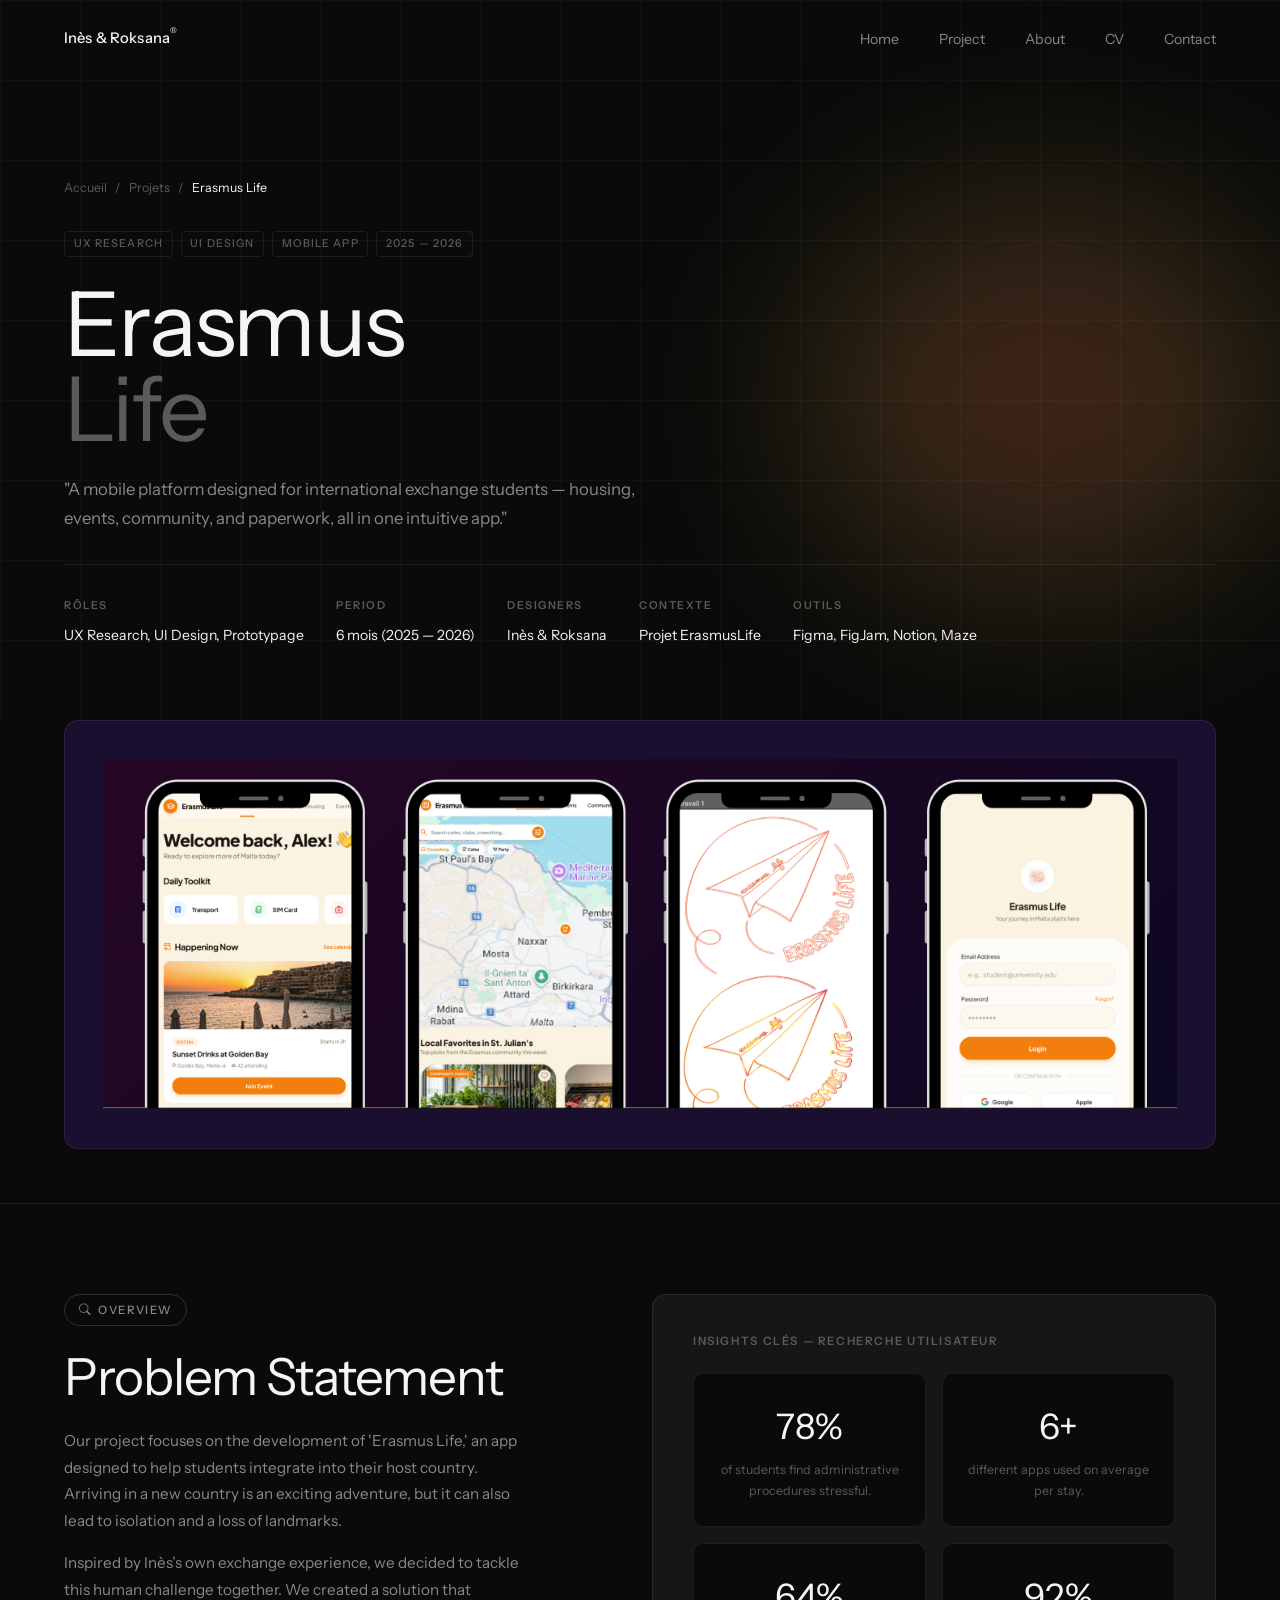
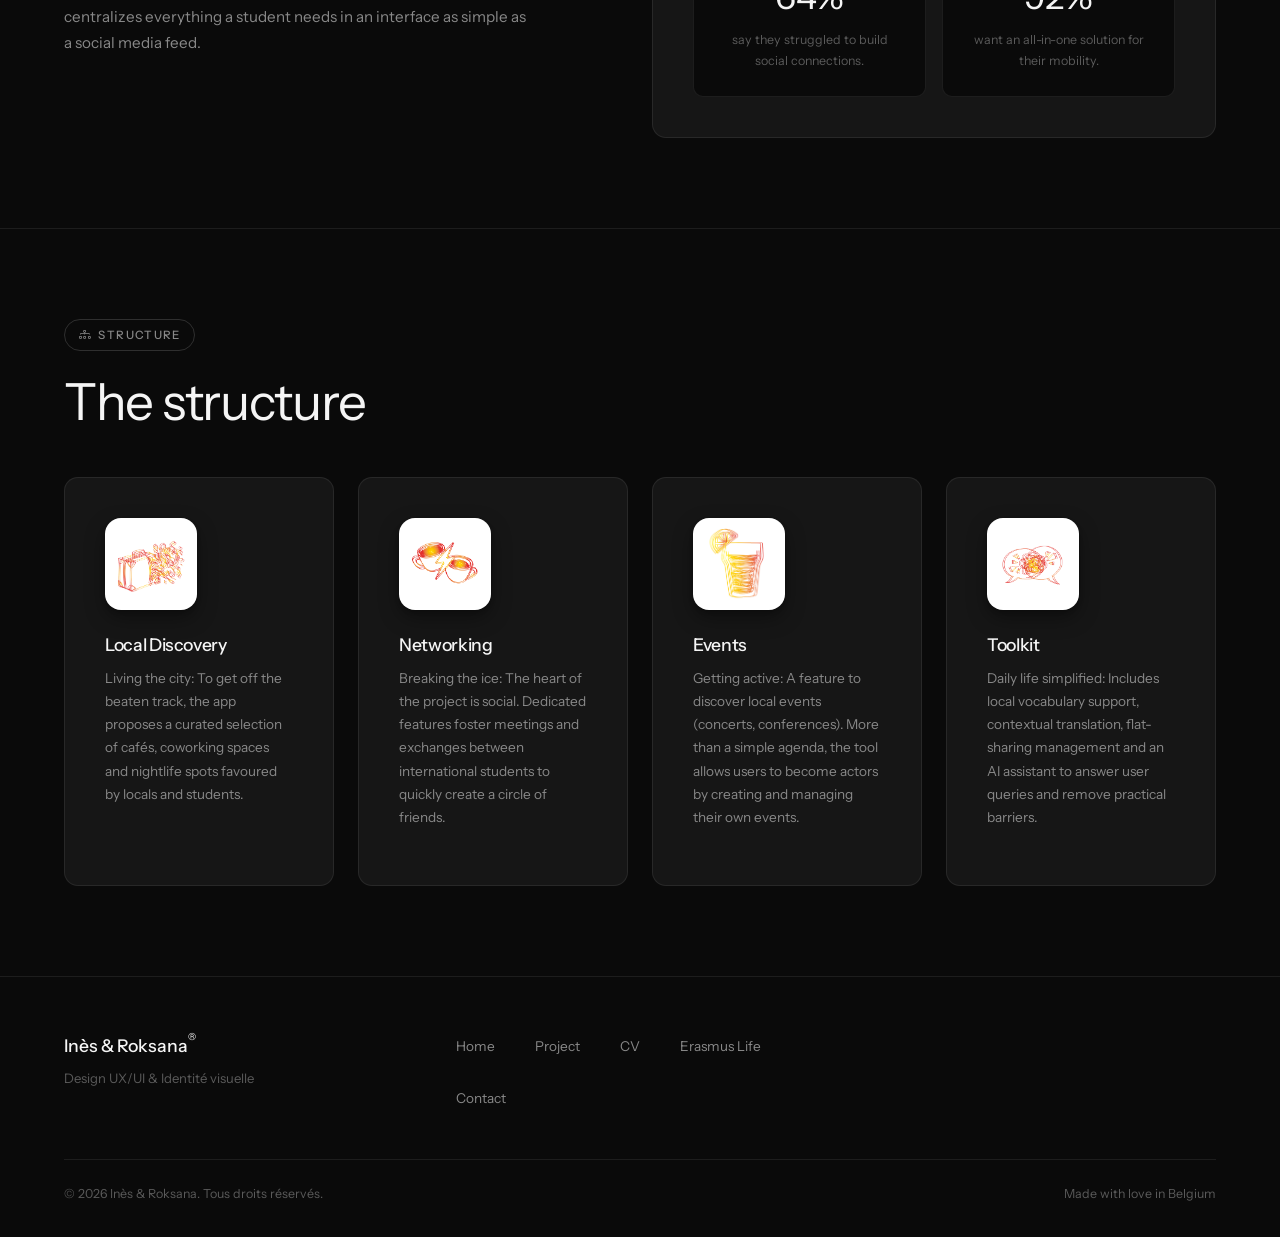
==== commit 8272ba52: "Update projet-erasmus.html" ====
--- a/projet-erasmus.html
+++ b/projet-erasmus.html
@@ -72,7 +72,7 @@
           <span>UX Research, UI Design, Prototypage</span>
         </div>
         <div class="project-meta-item">
-          <label>Durée</label>
+          <label>Period</label>
           <span>6 mois (2025 — 2026)</span>
         </div>
         <div class="project-meta-item">
@@ -280,4 +280,4 @@
     }
   </script>
 </body>
-</html>+</html>
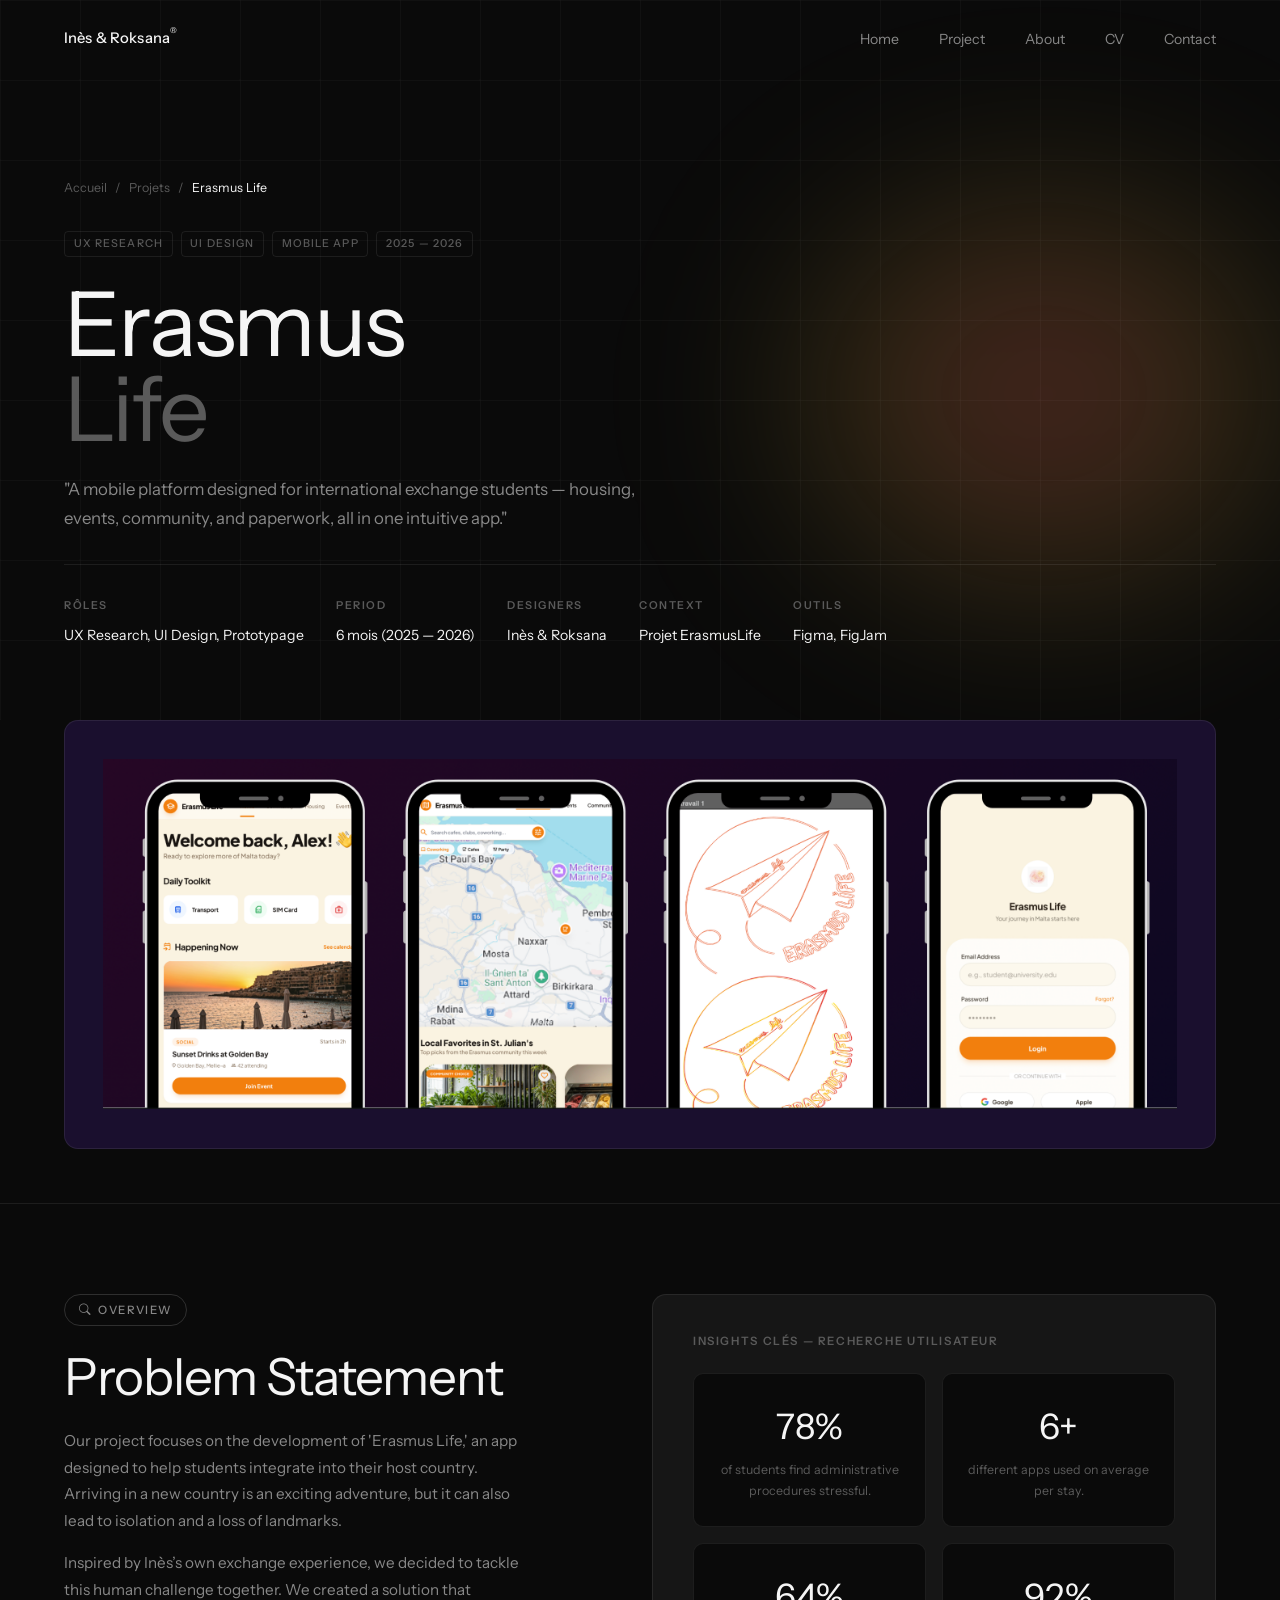
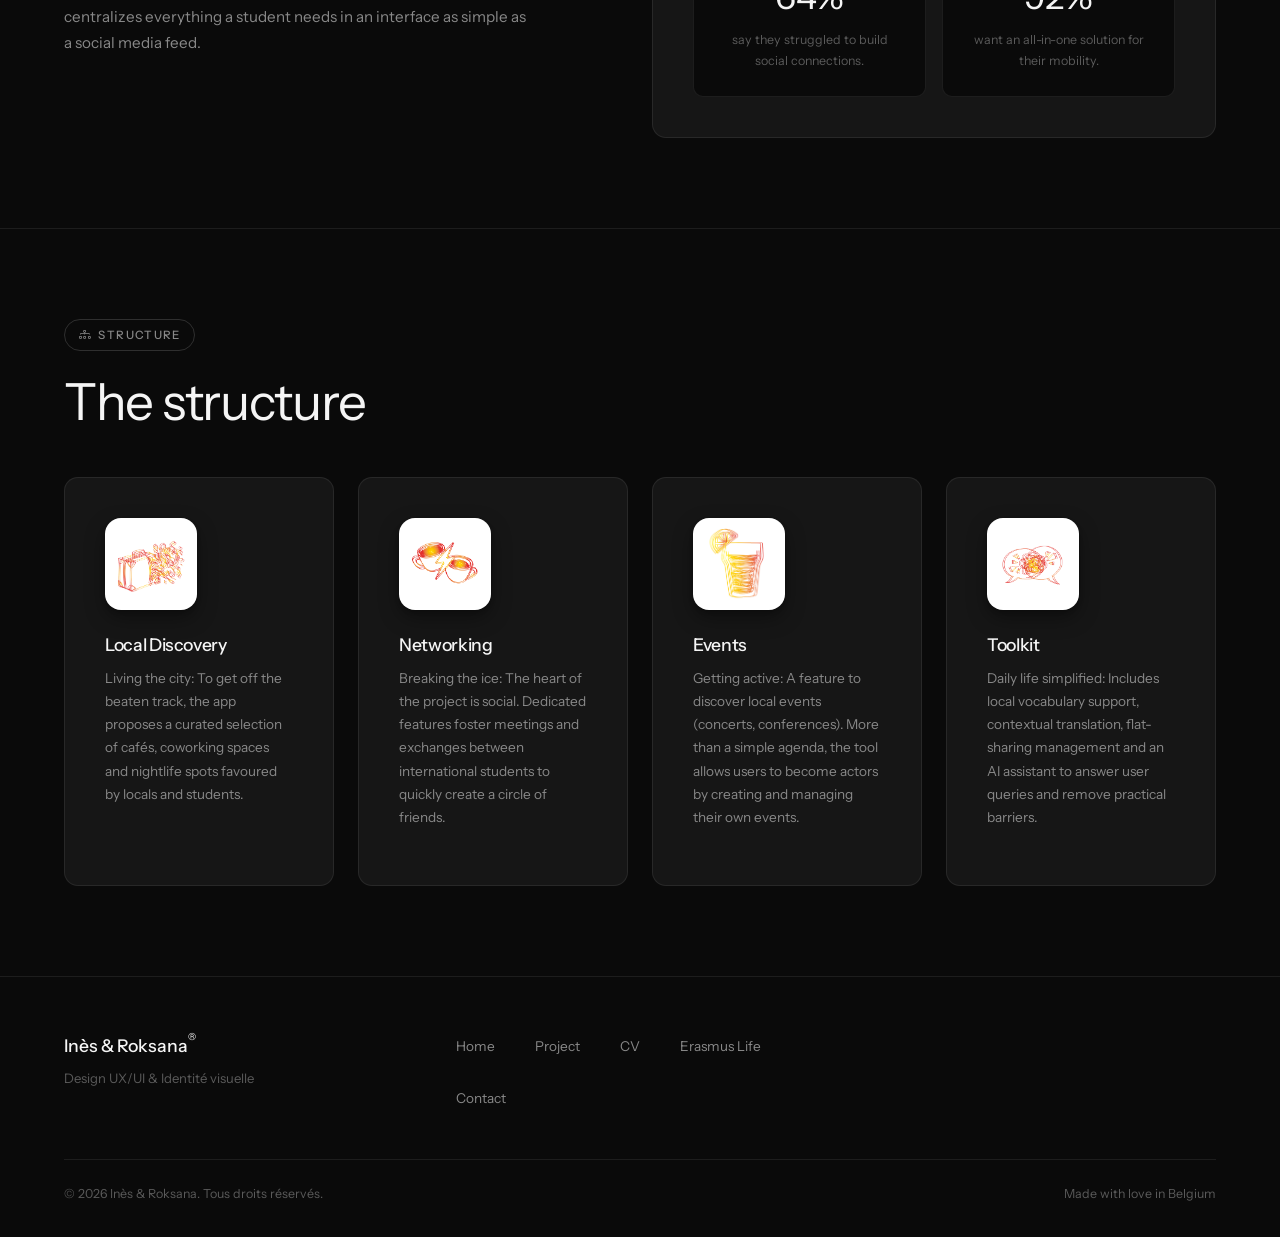
==== commit 22e5f1aa: "Update projet-erasmus.html" ====
--- a/projet-erasmus.html
+++ b/projet-erasmus.html
@@ -80,12 +80,12 @@
           <span>Inès &amp; Roksana</span>
         </div>
         <div class="project-meta-item">
-          <label>Contexte</label>
+          <label>Context</label>
           <span>Projet ErasmusLife</span>
         </div>
         <div class="project-meta-item">
           <label>Outils</label>
-          <span>Figma, FigJam, Notion, Maze</span>
+          <span>Figma, FigJam</span>
         </div>
       </div>
     </div>
